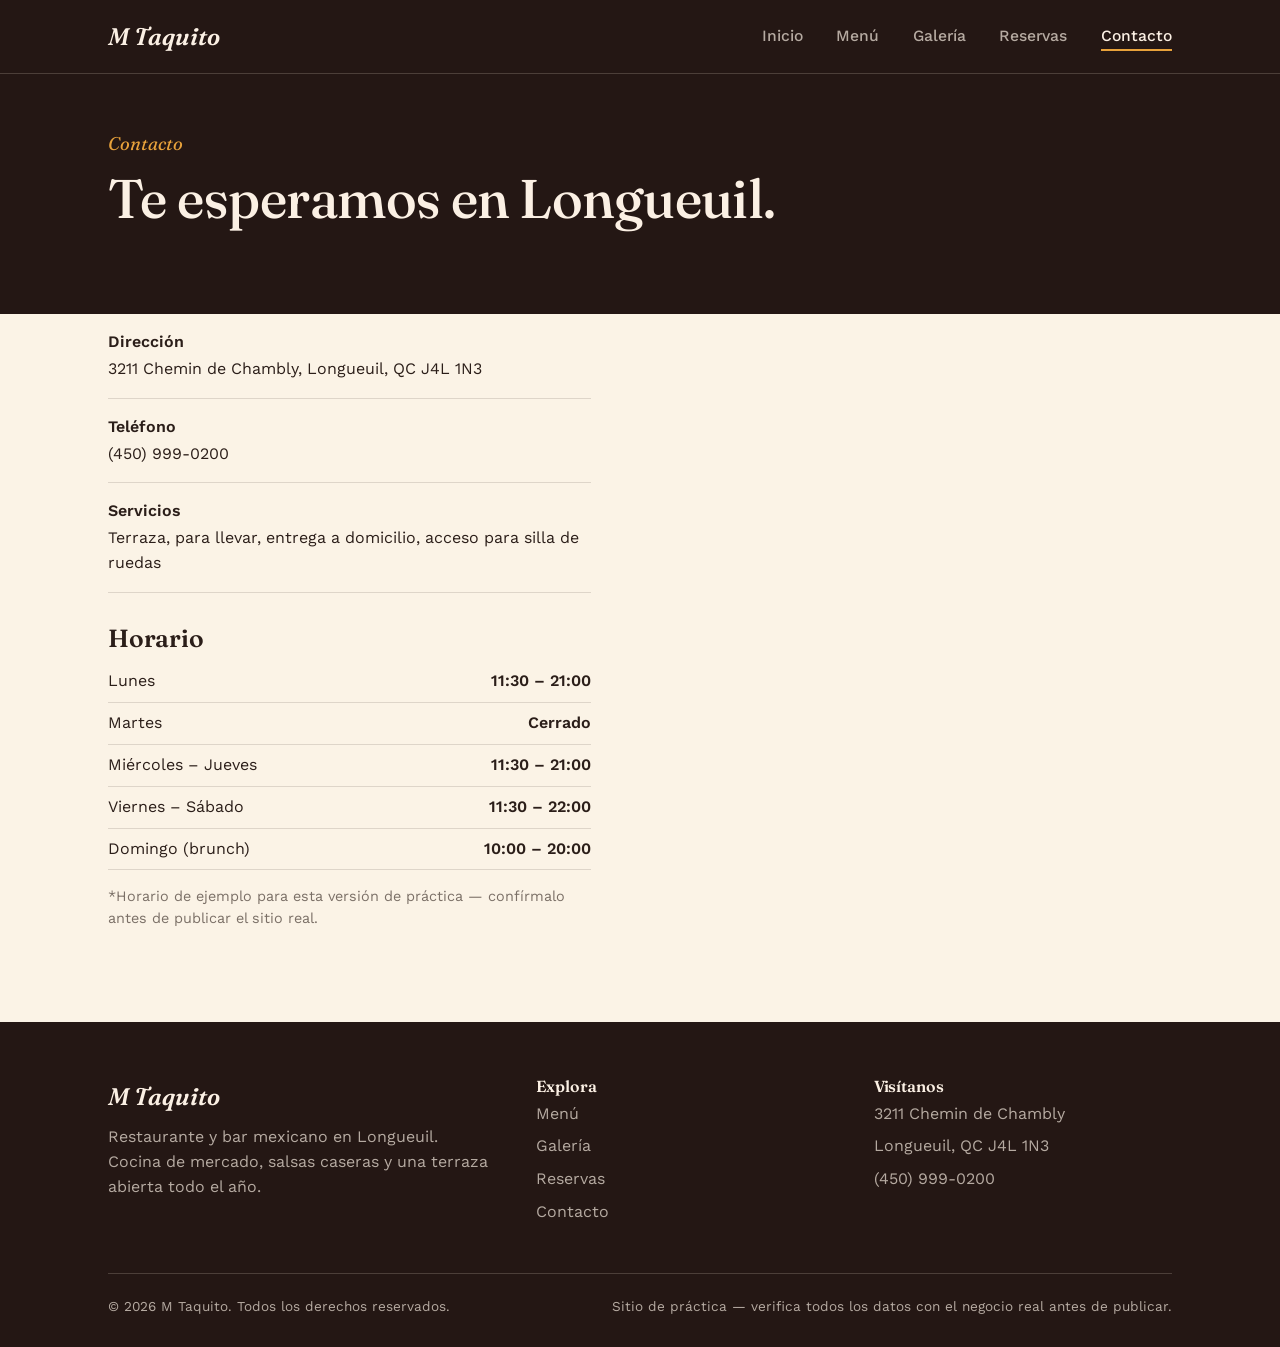
==== contacto.html @ eafa676a "Add files via upload" ====
<!DOCTYPE html>
<html lang="es">
<head>
<meta charset="UTF-8">
<meta name="viewport" content="width=device-width, initial-scale=1.0">
<title>Contacto — M Taquito</title>
<meta name="description" content="Dirección, teléfono y horario de M Taquito, restaurante mexicano en Longueuil, Quebec.">
<link rel="preconnect" href="https://fonts.googleapis.com">
<link href="https://fonts.googleapis.com/css2?family=Fraunces:ital,wght@0,500;0,600;1,500&family=Work+Sans:wght@400;500;600;700&display=swap" rel="stylesheet">
<link rel="stylesheet" href="style.css">
</head>
<body data-page="contacto">

<header class="site-header">
  <nav class="nav">
    <a href="index.html" class="brand">M Taquito</a>
    <button class="nav-toggle" aria-label="Abrir menú de navegación" aria-expanded="false">
      <svg viewBox="0 0 24 24" fill="none" stroke="currentColor" stroke-width="2"><path d="M3 6h18M3 12h18M3 18h18"/></svg>
    </button>
    <ul class="nav-links">
      <li><a href="index.html" data-page="inicio">Inicio</a></li>
      <li><a href="menu.html" data-page="menu">Menú</a></li>
      <li><a href="galeria.html" data-page="galeria">Galería</a></li>
      <li><a href="reservas.html" data-page="reservas">Reservas</a></li>
      <li><a href="contacto.html" data-page="contacto">Contacto</a></li>
    </ul>
  </nav>
</header>

<section class="hero" style="padding:56px 0 64px;">
  <div class="container">
    <p class="hero-eyebrow">Contacto</p>
    <h1 style="font-size:clamp(2.2rem, 4vw + 1rem, 3.4rem);">Te esperamos en Longueuil.</h1>
  </div>
</section>

<section style="padding-top:0;">
  <div class="container contact-grid">
    <div>
      <ul class="contact-list">
        <li>
          <span class="label">Dirección</span>
          3211 Chemin de Chambly, Longueuil, QC J4L 1N3
        </li>
        <li>
          <span class="label">Teléfono</span>
          (450) 999-0200
        </li>
        <li>
          <span class="label">Servicios</span>
          Terraza, para llevar, entrega a domicilio, acceso para silla de ruedas
        </li>
      </ul>

      <h3>Horario</h3>
      <table class="hours-table">
        <tr><td>Lunes</td><td>11:30 – 21:00</td></tr>
        <tr><td>Martes</td><td>Cerrado</td></tr>
        <tr><td>Miércoles – Jueves</td><td>11:30 – 21:00</td></tr>
        <tr><td>Viernes – Sábado</td><td>11:30 – 22:00</td></tr>
        <tr><td>Domingo (brunch)</td><td>10:00 – 20:00</td></tr>
      </table>
      <p class="text-muted" style="margin-top:1em; font-size:0.9rem;">*Horario de ejemplo para esta versión de práctica — confírmalo antes de publicar el sitio real.</p>
    </div>

    <iframe
      class="map-frame"
      src="https://www.google.com/maps?q=3211+Chemin+de+Chambly,+Longueuil,+QC+J4L+1N3&output=embed"
      loading="lazy"
      referrerpolicy="no-referrer-when-downgrade"
      title="Mapa de ubicación de M Taquito">
    </iframe>
  </div>
</section>

<footer class="site-footer">
  <div class="container">
    <div class="footer-grid">
      <div>
        <a href="index.html" class="brand">M Taquito</a>
        <p>Restaurante y bar mexicano en Longueuil. Cocina de mercado, salsas caseras y una terraza abierta todo el año.</p>
      </div>
      <div>
        <h4>Explora</h4>
        <ul>
          <li><a href="menu.html">Menú</a></li>
          <li><a href="galeria.html">Galería</a></li>
          <li><a href="reservas.html">Reservas</a></li>
          <li><a href="contacto.html">Contacto</a></li>
        </ul>
      </div>
      <div>
        <h4>Visítanos</h4>
        <ul>
          <li>3211 Chemin de Chambly</li>
          <li>Longueuil, QC J4L 1N3</li>
          <li>(450) 999-0200</li>
        </ul>
      </div>
    </div>
    <div class="footer-bottom">
      <span>© 2026 M Taquito. Todos los derechos reservados.</span>
      <span>Sitio de práctica — verifica todos los datos con el negocio real antes de publicar.</span>
    </div>
  </div>
</footer>

<script src="script.js"></script>
</body>
</html>
---- style.css ----
/* ==========================================================================
   M Taquito — hoja de estilos compartida
   Paleta inspirada en mercado mexicano: comal oscuro, cempasúchil, papel picado
   ========================================================================== */

:root {
  --bg-cream: #FBF3E6;
  --bg-dark: #241714;
  --bg-dark-2: #2E1C17;
  --marigold: #E8A23B;
  --marigold-dark: #C6821F;
  --magenta: #C23B6B;
  --magenta-dark: #A32C56;
  --cactus: #4F6B4A;
  --text-dark: #2B1E19;
  --text-light: #FBF0E4;
  --text-muted: rgba(43, 30, 25, 0.62);
  --text-muted-light: rgba(251, 240, 228, 0.68);
  --line: rgba(43, 30, 25, 0.14);
  --line-light: rgba(251, 240, 228, 0.18);

  --font-display: "Fraunces", Georgia, "Times New Roman", serif;
  --font-body: "Work Sans", -apple-system, BlinkMacSystemFont, "Segoe UI", sans-serif;

  --max-width: 1120px;
  --radius: 6px;
}

* { box-sizing: border-box; }

html {
  scroll-behavior: smooth;
}

@media (prefers-reduced-motion: reduce) {
  html { scroll-behavior: auto; }
  *, *::before, *::after {
    animation-duration: 0.001ms !important;
    animation-iteration-count: 1 !important;
    transition-duration: 0.001ms !important;
  }
}

html, body {
  overflow-x: hidden;
  width: 100%;
}

body {
  margin: 0;
  font-family: var(--font-body);
  color: var(--text-dark);
  background: var(--bg-cream);
  line-height: 1.55;
  -webkit-font-smoothing: antialiased;
}

img { max-width: 100%; display: block; }

a { color: inherit; }

h1, h2, h3, h4 {
  font-family: var(--font-display);
  margin: 0 0 0.4em;
  line-height: 1.08;
  font-weight: 600;
  letter-spacing: -0.01em;
}

h1 { font-size: clamp(2.6rem, 5vw + 1rem, 4.6rem); font-weight: 500; }
h2 { font-size: clamp(1.9rem, 2.6vw + 1rem, 2.8rem); }
h3 { font-size: clamp(1.25rem, 1vw + 1rem, 1.55rem); }

p { margin: 0 0 1em; }

.text-muted { color: var(--text-muted); }

.container {
  max-width: var(--max-width);
  margin: 0 auto;
  padding: 0 28px;
}

@media (max-width: 480px) {
  .container { padding: 0 18px; }
  .nav { padding: 16px 18px; }
}

:focus-visible {
  outline: 3px solid var(--magenta);
  outline-offset: 3px;
}

/* ---- Botones ---- */
.btn {
  display: inline-flex;
  align-items: center;
  gap: 8px;
  padding: 14px 28px;
  border-radius: var(--radius);
  font-family: var(--font-body);
  font-weight: 600;
  font-size: 1rem;
  text-decoration: none;
  border: 2px solid transparent;
  cursor: pointer;
  transition: transform 0.15s ease, background-color 0.15s ease, border-color 0.15s ease;
}
.btn:hover { transform: translateY(-2px); }

.btn-primary {
  background: var(--magenta);
  color: var(--text-light);
}
.btn-primary:hover { background: var(--magenta-dark); }

.btn-outline {
  background: transparent;
  border-color: currentColor;
  color: inherit;
}
.btn-outline:hover { background: rgba(251, 240, 228, 0.08); }

.btn-outline.on-cream {
  border-color: var(--text-dark);
}
.btn-outline.on-cream:hover { background: rgba(43, 30, 25, 0.06); }

/* ---- Header / Navegación ---- */
.site-header {
  background: var(--bg-dark);
  color: var(--text-light);
  position: sticky;
  top: 0;
  z-index: 40;
  border-bottom: 1px solid var(--line-light);
}

.nav {
  display: flex;
  align-items: center;
  justify-content: space-between;
  padding: 18px 28px;
  max-width: var(--max-width);
  margin: 0 auto;
}

.brand {
  font-family: var(--font-display);
  font-style: italic;
  font-size: 1.5rem;
  text-decoration: none;
  color: var(--text-light);
  font-weight: 600;
}

.nav-links {
  display: flex;
  gap: 2.1rem;
  list-style: none;
  margin: 0;
  padding: 0;
}

.nav-links a {
  text-decoration: none;
  color: var(--text-muted-light);
  font-weight: 500;
  font-size: 0.98rem;
  padding-bottom: 4px;
  border-bottom: 2px solid transparent;
  transition: color 0.15s ease, border-color 0.15s ease;
}

.nav-links a:hover,
.nav-links a.active {
  color: var(--text-light);
  border-color: var(--marigold);
}

.nav-toggle {
  display: none;
  background: none;
  border: none;
  color: var(--text-light);
  cursor: pointer;
  padding: 6px;
}
.nav-toggle svg { width: 26px; height: 26px; }

@media (max-width: 760px) {
  .nav-toggle { display: block; }
  .nav-links {
    position: absolute;
    top: 100%;
    left: 0;
    right: 0;
    flex-direction: column;
    background: var(--bg-dark);
    padding: 8px 28px 24px;
    gap: 1rem;
    display: none;
    border-bottom: 1px solid var(--line-light);
  }
  .nav-links.is-open { display: flex; }
}

/* ---- Hero ---- */
.hero {
  background: var(--bg-dark);
  color: var(--text-light);
  padding: 80px 0 90px;
}

.hero-grid {
  display: grid;
  grid-template-columns: 1.1fr 0.9fr;
  gap: 48px;
  align-items: center;
}

@media (max-width: 860px) {
  .hero-grid { grid-template-columns: 1fr; }
}

.hero-eyebrow {
  color: var(--marigold);
  font-family: var(--font-display);
  font-style: italic;
  font-size: 1.15rem;
  margin-bottom: 0.6em;
}

.hero p.lede {
  font-size: 1.15rem;
  color: var(--text-muted-light);
  max-width: 46ch;
}

.hero-actions {
  display: flex;
  gap: 16px;
  flex-wrap: wrap;
  margin-top: 1.8em;
}

/* Collage gráfico del hero (SVG generado, sin fotografías) */
.hero-art {
  aspect-ratio: 1 / 1;
  display: grid;
  grid-template-columns: repeat(3, 1fr);
  grid-template-rows: repeat(3, 1fr);
  gap: 10px;
}
.hero-art > div {
  border-radius: var(--radius);
  display: flex;
  align-items: center;
  justify-content: center;
  padding: 14%;
}
.hero-art svg { width: 100%; height: 100%; }
.tile-a { background: var(--marigold); grid-column: span 2; }
.tile-b { background: var(--magenta); }
.tile-c { background: var(--cactus); }
.tile-d { background: #F1D9A6; grid-column: span 2; }

/* ---- Secciones ---- */
section { padding: 78px 0; }
.section-dark { background: var(--bg-dark-2); color: var(--text-light); }
.section-head { max-width: 60ch; margin-bottom: 2.4em; }
.section-head .kicker {
  font-family: var(--font-display);
  font-style: italic;
  color: var(--magenta);
  font-size: 1.05rem;
}
.section-dark .section-head .kicker { color: var(--marigold); }

/* ---- Destacados (inicio) ---- */
.highlights {
  display: grid;
  grid-template-columns: repeat(3, 1fr);
  gap: 40px;
}
@media (max-width: 760px) { .highlights { grid-template-columns: 1fr; } }

.highlight .num {
  font-family: var(--font-display);
  font-size: 2.6rem;
  color: var(--magenta);
  display: block;
  margin-bottom: 0.2em;
}

/* ---- Franja de horarios/ubicación (inicio) ---- */
.info-strip {
  display: grid;
  grid-template-columns: repeat(3, 1fr);
  border-top: 1px solid var(--line);
  border-bottom: 1px solid var(--line);
}
.info-strip > div {
  padding: 34px 28px;
  border-right: 1px solid var(--line);
}
.info-strip > div:last-child { border-right: none; }
.info-strip h3 { margin-bottom: 0.3em; font-size: 1.1rem; }
@media (max-width: 760px) {
  .info-strip { grid-template-columns: 1fr; }
  .info-strip > div { border-right: none; border-bottom: 1px solid var(--line); }
}

/* ---- Menú ---- */
.menu-category { margin-bottom: 3.4em; }
.menu-category h2 {
  border-bottom: 2px solid var(--text-dark);
  padding-bottom: 0.3em;
  margin-bottom: 0.9em;
}
.menu-item {
  display: flex;
  flex-wrap: wrap;
  align-items: baseline;
  gap: 6px 10px;
  padding: 14px 0;
  border-bottom: 1px dashed var(--line);
}
.menu-item.has-photo {
  align-items: center;
  flex-wrap: nowrap;
}
.menu-item .photo {
  width: 64px;
  height: 64px;
  border-radius: var(--radius);
  object-fit: cover;
  flex-shrink: 0;
  background: var(--line);
}
.menu-item .info {
  flex: 1;
  min-width: 0;
  display: flex;
  flex-wrap: wrap;
  align-items: baseline;
  gap: 6px 10px;
}
.menu-item .name {
  font-weight: 600;
}
.menu-item .desc {
  color: var(--text-muted);
  font-size: 0.93rem;
  margin-top: 2px;
  white-space: normal;
}
.menu-item .leader {
  flex: 1;
  min-width: 24px;
  border-bottom: 1px dotted var(--line);
  transform: translateY(-5px);
}
.menu-item .price {
  font-family: var(--font-display);
  font-weight: 600;
  white-space: nowrap;
}

@media (max-width: 480px) {
  .menu-item { gap: 2px 8px; }
  .menu-item .leader { display: none; }
  .menu-item .name { flex: 1 1 auto; }
  .menu-item .photo { width: 52px; height: 52px; }
}
.tag {
  display: inline-block;
  font-size: 0.72rem;
  font-weight: 600;
  color: var(--cactus);
  border: 1px solid var(--cactus);
  border-radius: 20px;
  padding: 1px 9px;
  margin-left: 8px;
  vertical-align: middle;
}
.menu-note {
  margin-top: 2em;
  padding: 20px 24px;
  background: rgba(232, 162, 59, 0.14);
  border-left: 4px solid var(--marigold);
  border-radius: 0 var(--radius) var(--radius) 0;
}

/* ---- Galería (mosaico sin fotografías) ---- */
.gallery-grid {
  display: grid;
  grid-template-columns: repeat(4, 1fr);
  grid-auto-rows: 150px;
  gap: 14px;
}
.gallery-tile {
  border-radius: var(--radius);
  color: var(--text-light);
  display: flex;
  flex-direction: column;
  justify-content: flex-end;
  padding: 18px;
  position: relative;
  overflow: hidden;
}
.gallery-tile svg {
  position: absolute;
  top: 16px;
  left: 16px;
  width: 34px;
  height: 34px;
  opacity: 0.85;
}
.gallery-tile .cap {
  font-family: var(--font-display);
  font-style: italic;
  font-size: 1.1rem;
}
.gallery-tile.big { grid-column: span 2; grid-row: span 2; }
.g1 { background: #B5442E; }
.g2 { background: var(--cactus); }
.g3 { background: var(--marigold-dark); }
.g4 { background: var(--magenta); }
.g5 { background: #7A4E9C; }
.g6 { background: #2E5C6E; }

@media (max-width: 760px) {
  .gallery-grid { grid-template-columns: repeat(2, 1fr); }
  .gallery-tile.big { grid-column: span 2; grid-row: span 1; }
}

/* ---- Formulario de reservas ---- */
.form-wrap {
  max-width: 620px;
  margin: 0 auto;
  background: var(--bg-cream);
}
.field {
  margin-bottom: 1.4em;
  display: flex;
  flex-direction: column;
  gap: 6px;
}
.field label { font-weight: 600; font-size: 0.95rem; }
.field-row { display: grid; grid-template-columns: 1fr 1fr; gap: 20px; }
@media (max-width: 560px) { .field-row { grid-template-columns: 1fr; } }

input, select, textarea {
  font-family: var(--font-body);
  font-size: 1rem;
  padding: 12px 14px;
  border-radius: var(--radius);
  border: 1.5px solid var(--line);
  background: #fff;
  color: var(--text-dark);
}
input:focus, select:focus, textarea:focus {
  border-color: var(--magenta);
}
textarea { resize: vertical; min-height: 100px; }

.form-confirm {
  display: none;
  margin-top: 1.6em;
  padding: 18px 22px;
  background: rgba(79, 107, 74, 0.14);
  border-left: 4px solid var(--cactus);
  border-radius: 0 var(--radius) var(--radius) 0;
}
.form-confirm.is-visible { display: block; }

/* ---- Contacto ---- */
.contact-grid {
  display: grid;
  grid-template-columns: 1fr 1.1fr;
  gap: 50px;
  align-items: start;
}
@media (max-width: 860px) { .contact-grid { grid-template-columns: 1fr; } }

.contact-list { list-style: none; padding: 0; margin: 0 0 2em; }
.contact-list li {
  padding: 16px 0;
  border-bottom: 1px solid var(--line);
}
.contact-list .label { font-weight: 600; display: block; margin-bottom: 2px; }

.map-frame {
  border: none;
  width: 100%;
  height: 100%;
  min-height: 380px;
  border-radius: var(--radius);
}

.hours-table { width: 100%; border-collapse: collapse; }
.hours-table td { padding: 8px 0; border-bottom: 1px solid var(--line); }
.hours-table td:last-child { text-align: right; font-weight: 600; }

/* ---- Footer ---- */
.site-footer {
  background: var(--bg-dark);
  color: var(--text-muted-light);
  padding: 56px 0 30px;
}
.footer-grid {
  display: grid;
  grid-template-columns: 1.3fr 1fr 1fr;
  gap: 40px;
  margin-bottom: 40px;
}
@media (max-width: 760px) { .footer-grid { grid-template-columns: 1fr; gap: 28px; } }
.site-footer h4 { color: var(--text-light); font-size: 1rem; }
.site-footer .brand { display: inline-block; margin-bottom: 10px; }
.site-footer ul { list-style: none; padding: 0; margin: 0; }
.site-footer li { margin-bottom: 8px; }
.site-footer a { text-decoration: none; }
.site-footer a:hover { color: var(--text-light); }
.footer-bottom {
  border-top: 1px solid var(--line-light);
  padding-top: 22px;
  font-size: 0.85rem;
  display: flex;
  justify-content: space-between;
  flex-wrap: wrap;
  gap: 10px;
}
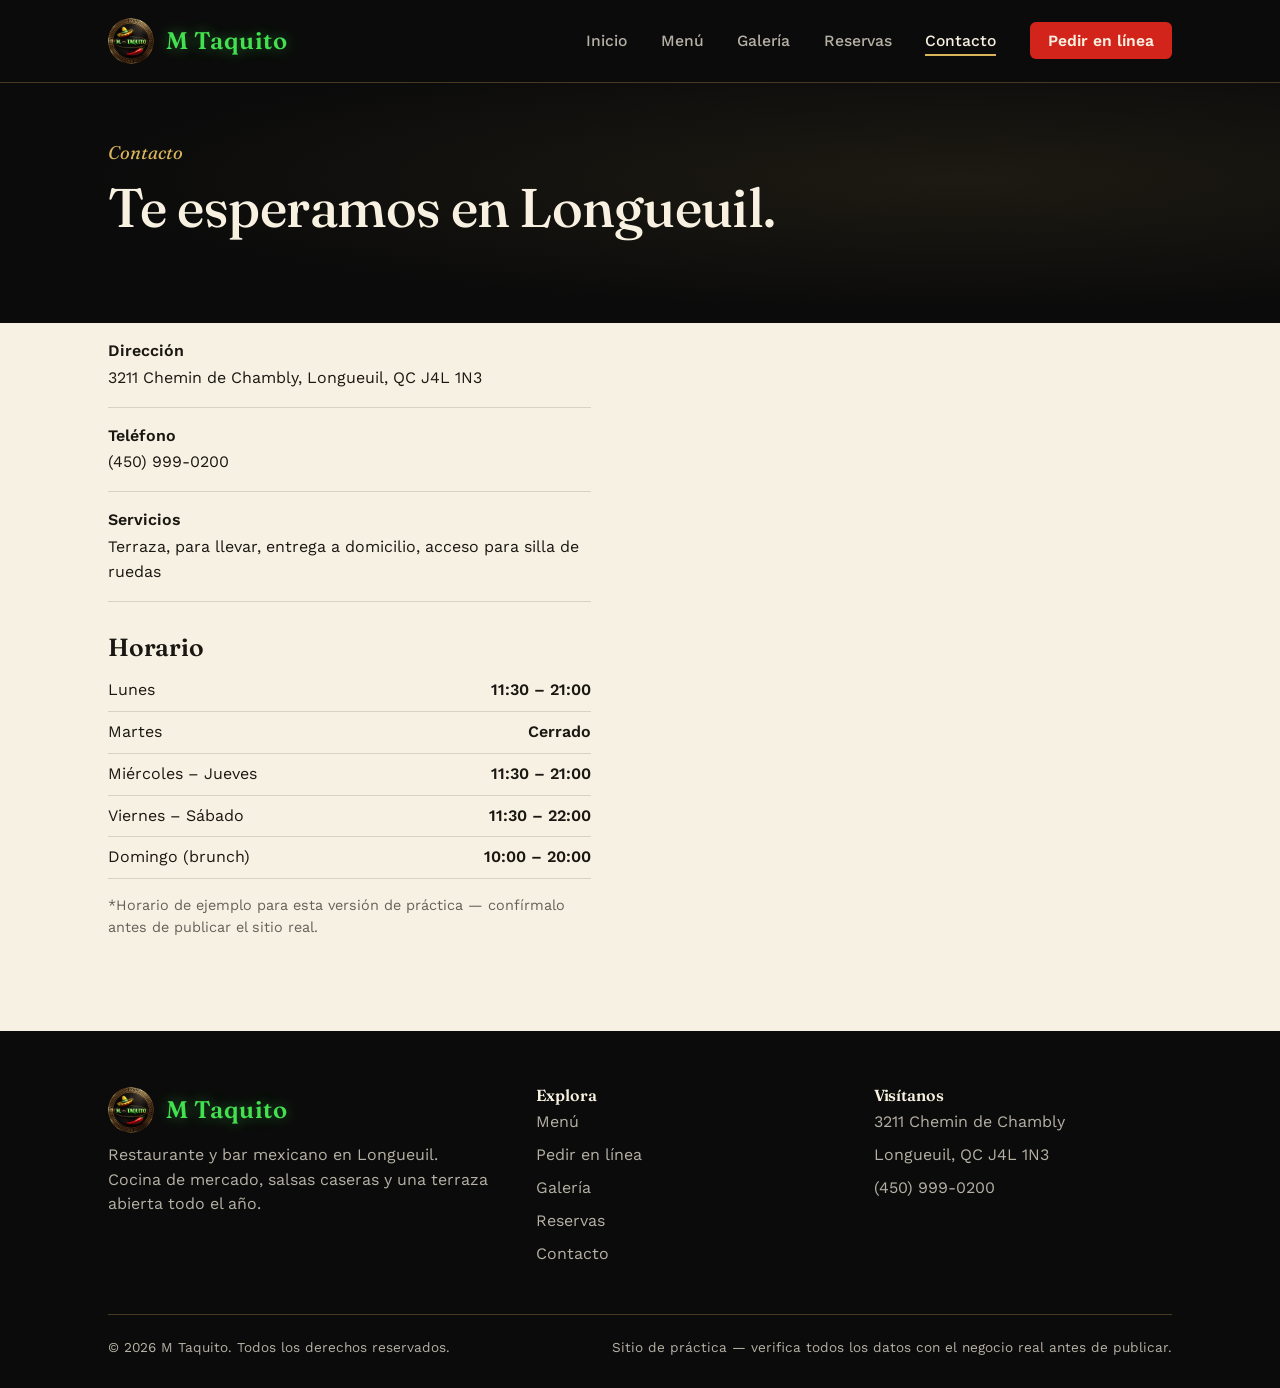
==== commit e0dfc222: "Rediseño con paleta del logo, logo y botón Pedir en línea Co-Authored-By: Claude Sonnet 5.5 <noreply" ====
--- a/contacto.html
+++ b/contacto.html
@@ -7,13 +7,14 @@
 <meta name="description" content="Dirección, teléfono y horario de M Taquito, restaurante mexicano en Longueuil, Quebec.">
 <link rel="preconnect" href="https://fonts.googleapis.com">
 <link href="https://fonts.googleapis.com/css2?family=Fraunces:ital,wght@0,500;0,600;1,500&family=Work+Sans:wght@400;500;600;700&display=swap" rel="stylesheet">
+<link rel="icon" type="image/png" href="images/favicon.png">
 <link rel="stylesheet" href="style.css">
 </head>
 <body data-page="contacto">
 
 <header class="site-header">
   <nav class="nav">
-    <a href="index.html" class="brand">M Taquito</a>
+    <a href="index.html" class="brand"><img src="images/logo.webp" alt="" width="46" height="46"><span>M Taquito</span></a>
     <button class="nav-toggle" aria-label="Abrir menú de navegación" aria-expanded="false">
       <svg viewBox="0 0 24 24" fill="none" stroke="currentColor" stroke-width="2"><path d="M3 6h18M3 12h18M3 18h18"/></svg>
     </button>
@@ -23,6 +24,7 @@
       <li><a href="galeria.html" data-page="galeria">Galería</a></li>
       <li><a href="reservas.html" data-page="reservas">Reservas</a></li>
       <li><a href="contacto.html" data-page="contacto">Contacto</a></li>
+      <li><a class="nav-order" href="https://www.foodbooking.com/ordering/restaurant/menu?company_uid=4ec5ebd3-07cd-4d14-a162-219042d5eb4e&restaurant_uid=96e847cf-0042-40ef-91f3-e63ae6803445&facebook=true" target="_blank" rel="noopener">Pedir en línea</a></li>
     </ul>
   </nav>
 </header>
@@ -77,13 +79,14 @@
   <div class="container">
     <div class="footer-grid">
       <div>
-        <a href="index.html" class="brand">M Taquito</a>
+        <a href="index.html" class="brand"><img src="images/logo.webp" alt="" width="46" height="46"><span>M Taquito</span></a>
         <p>Restaurante y bar mexicano en Longueuil. Cocina de mercado, salsas caseras y una terraza abierta todo el año.</p>
       </div>
       <div>
         <h4>Explora</h4>
         <ul>
           <li><a href="menu.html">Menú</a></li>
+          <li><a href="https://www.foodbooking.com/ordering/restaurant/menu?company_uid=4ec5ebd3-07cd-4d14-a162-219042d5eb4e&restaurant_uid=96e847cf-0042-40ef-91f3-e63ae6803445&facebook=true" target="_blank" rel="noopener">Pedir en línea</a></li>
           <li><a href="galeria.html">Galería</a></li>
           <li><a href="reservas.html">Reservas</a></li>
           <li><a href="contacto.html">Contacto</a></li>
--- a/style.css
+++ b/style.css
@@ -1,23 +1,24 @@
 /* ==========================================================================
    M Taquito — hoja de estilos compartida
-   Paleta inspirada en mercado mexicano: comal oscuro, cempasúchil, papel picado
+   Paleta tomada del logo: negro, oro greca, verde neón, rojo chile
    ========================================================================== */
 
 :root {
-  --bg-cream: #FBF3E6;
-  --bg-dark: #241714;
-  --bg-dark-2: #2E1C17;
-  --marigold: #E8A23B;
-  --marigold-dark: #C6821F;
-  --magenta: #C23B6B;
-  --magenta-dark: #A32C56;
-  --cactus: #4F6B4A;
-  --text-dark: #2B1E19;
-  --text-light: #FBF0E4;
-  --text-muted: rgba(43, 30, 25, 0.62);
-  --text-muted-light: rgba(251, 240, 228, 0.68);
-  --line: rgba(43, 30, 25, 0.14);
-  --line-light: rgba(251, 240, 228, 0.18);
+  --bg-cream: #F7F1E3;
+  --bg-dark: #0B0B0B;
+  --bg-dark-2: #161410;
+  --marigold: #D9B45B;
+  --marigold-dark: #A67F22;
+  --magenta: #D3241B;
+  --magenta-dark: #A81A13;
+  --cactus: #1F8A32;
+  --neon: #43E050;
+  --text-dark: #1A1712;
+  --text-light: #F8F1E1;
+  --text-muted: rgba(26, 23, 18, 0.66);
+  --text-muted-light: rgba(248, 241, 225, 0.72);
+  --line: rgba(26, 23, 18, 0.14);
+  --line-light: rgba(217, 180, 91, 0.28);
 
   --font-display: "Fraunces", Georgia, "Times New Roman", serif;
   --font-body: "Work Sans", -apple-system, BlinkMacSystemFont, "Segoe UI", sans-serif;
@@ -119,12 +120,12 @@
   border-color: currentColor;
   color: inherit;
 }
-.btn-outline:hover { background: rgba(251, 240, 228, 0.08); }
+.btn-outline:hover { background: rgba(217, 180, 91, 0.12); }
 
 .btn-outline.on-cream {
   border-color: var(--text-dark);
 }
-.btn-outline.on-cream:hover { background: rgba(43, 30, 25, 0.06); }
+.btn-outline.on-cream:hover { background: rgba(26, 23, 18, 0.06); }
 
 /* ---- Header / Navegación ---- */
 .site-header {
@@ -387,7 +388,7 @@
 .menu-note {
   margin-top: 2em;
   padding: 20px 24px;
-  background: rgba(232, 162, 59, 0.14);
+  background: rgba(217, 180, 91, 0.18);
   border-left: 4px solid var(--marigold);
   border-radius: 0 var(--radius) var(--radius) 0;
 }
@@ -423,12 +424,12 @@
   font-size: 1.1rem;
 }
 .gallery-tile.big { grid-column: span 2; grid-row: span 2; }
-.g1 { background: #B5442E; }
+.g1 { background: #A81A13; }
 .g2 { background: var(--cactus); }
 .g3 { background: var(--marigold-dark); }
 .g4 { background: var(--magenta); }
-.g5 { background: #7A4E9C; }
-.g6 { background: #2E5C6E; }
+.g5 { background: #3b3320; }
+.g6 { background: #14301a; }
 
 @media (max-width: 760px) {
   .gallery-grid { grid-template-columns: repeat(2, 1fr); }
@@ -469,7 +470,7 @@
   display: none;
   margin-top: 1.6em;
   padding: 18px 22px;
-  background: rgba(79, 107, 74, 0.14);
+  background: rgba(31, 138, 50, 0.12);
   border-left: 4px solid var(--cactus);
   border-radius: 0 var(--radius) var(--radius) 0;
 }
@@ -517,7 +518,7 @@
 }
 @media (max-width: 760px) { .footer-grid { grid-template-columns: 1fr; gap: 28px; } }
 .site-footer h4 { color: var(--text-light); font-size: 1rem; }
-.site-footer .brand { display: inline-block; margin-bottom: 10px; }
+.site-footer .brand { display: inline-flex; margin-bottom: 10px; }
 .site-footer ul { list-style: none; padding: 0; margin: 0; }
 .site-footer li { margin-bottom: 8px; }
 .site-footer a { text-decoration: none; }
@@ -531,3 +532,55 @@
   flex-wrap: wrap;
   gap: 10px;
 }
+
+
+/* ==== Identidad del logo ==== */
+.brand { display: inline-flex; align-items: center; gap: 12px; font-style: normal; letter-spacing: 0.02em; }
+.brand img { width: 46px; height: 46px; border-radius: 50%; }
+.brand span { color: var(--neon); text-shadow: 0 0 14px rgba(67, 224, 80, 0.45); }
+
+.nav-links { align-items: center; }
+.nav-links a.nav-order {
+  background: var(--magenta);
+  color: var(--text-light);
+  padding: 9px 18px;
+  border-radius: var(--radius);
+  border-bottom: none;
+  font-weight: 600;
+}
+.nav-links a.nav-order:hover { background: var(--magenta-dark); color: var(--text-light); }
+
+.btn-order { background: var(--magenta); color: var(--text-light); box-shadow: 0 0 0 0 rgba(211,36,27,0.5); }
+.btn-order:hover { background: var(--magenta-dark); }
+
+.hero { background: radial-gradient(ellipse at 75% 40%, #1d1a12 0%, var(--bg-dark) 65%); }
+.hero h1 em { font-style: italic; color: var(--neon); text-shadow: 0 0 22px rgba(67, 224, 80, 0.35); }
+.hero-logo { display: flex; justify-content: center; }
+.hero-logo img { width: min(100%, 420px); filter: drop-shadow(0 12px 40px rgba(217, 180, 91, 0.25)); }
+
+/* Greca decorativa (guiño al aro del logo) */
+.greca {
+  height: 18px;
+  background-color: var(--bg-dark);
+  background-image: url("data:image/svg+xml,%3Csvg xmlns='http://www.w3.org/2000/svg' width='36' height='18' viewBox='0 0 36 18' fill='none' stroke='%23D9B45B' stroke-width='2'%3E%3Cpath d='M2 16V2h14v10H8V7h4'/%3E%3Cpath d='M20 16V2h14v10H26V7h4'/%3E%3C/svg%3E");
+  background-repeat: repeat-x;
+  background-position: center;
+  border-top: 1px solid rgba(217,180,91,0.28);
+  border-bottom: 1px solid rgba(217,180,91,0.28);
+}
+
+.order-banner {
+  background: var(--bg-dark);
+  color: var(--text-light);
+  text-align: center;
+  padding: 64px 0;
+}
+.order-banner h2 { color: var(--text-light); }
+.order-banner p { color: var(--text-muted-light); max-width: 52ch; margin: 0 auto 1.6em; }
+
+.menu-order-cta { display: flex; justify-content: center; margin-top: 1.5em; }
+
+@media (max-width: 760px) {
+  .nav-links a.nav-order { display: inline-block; text-align: center; }
+  .brand img { width: 40px; height: 40px; }
+}
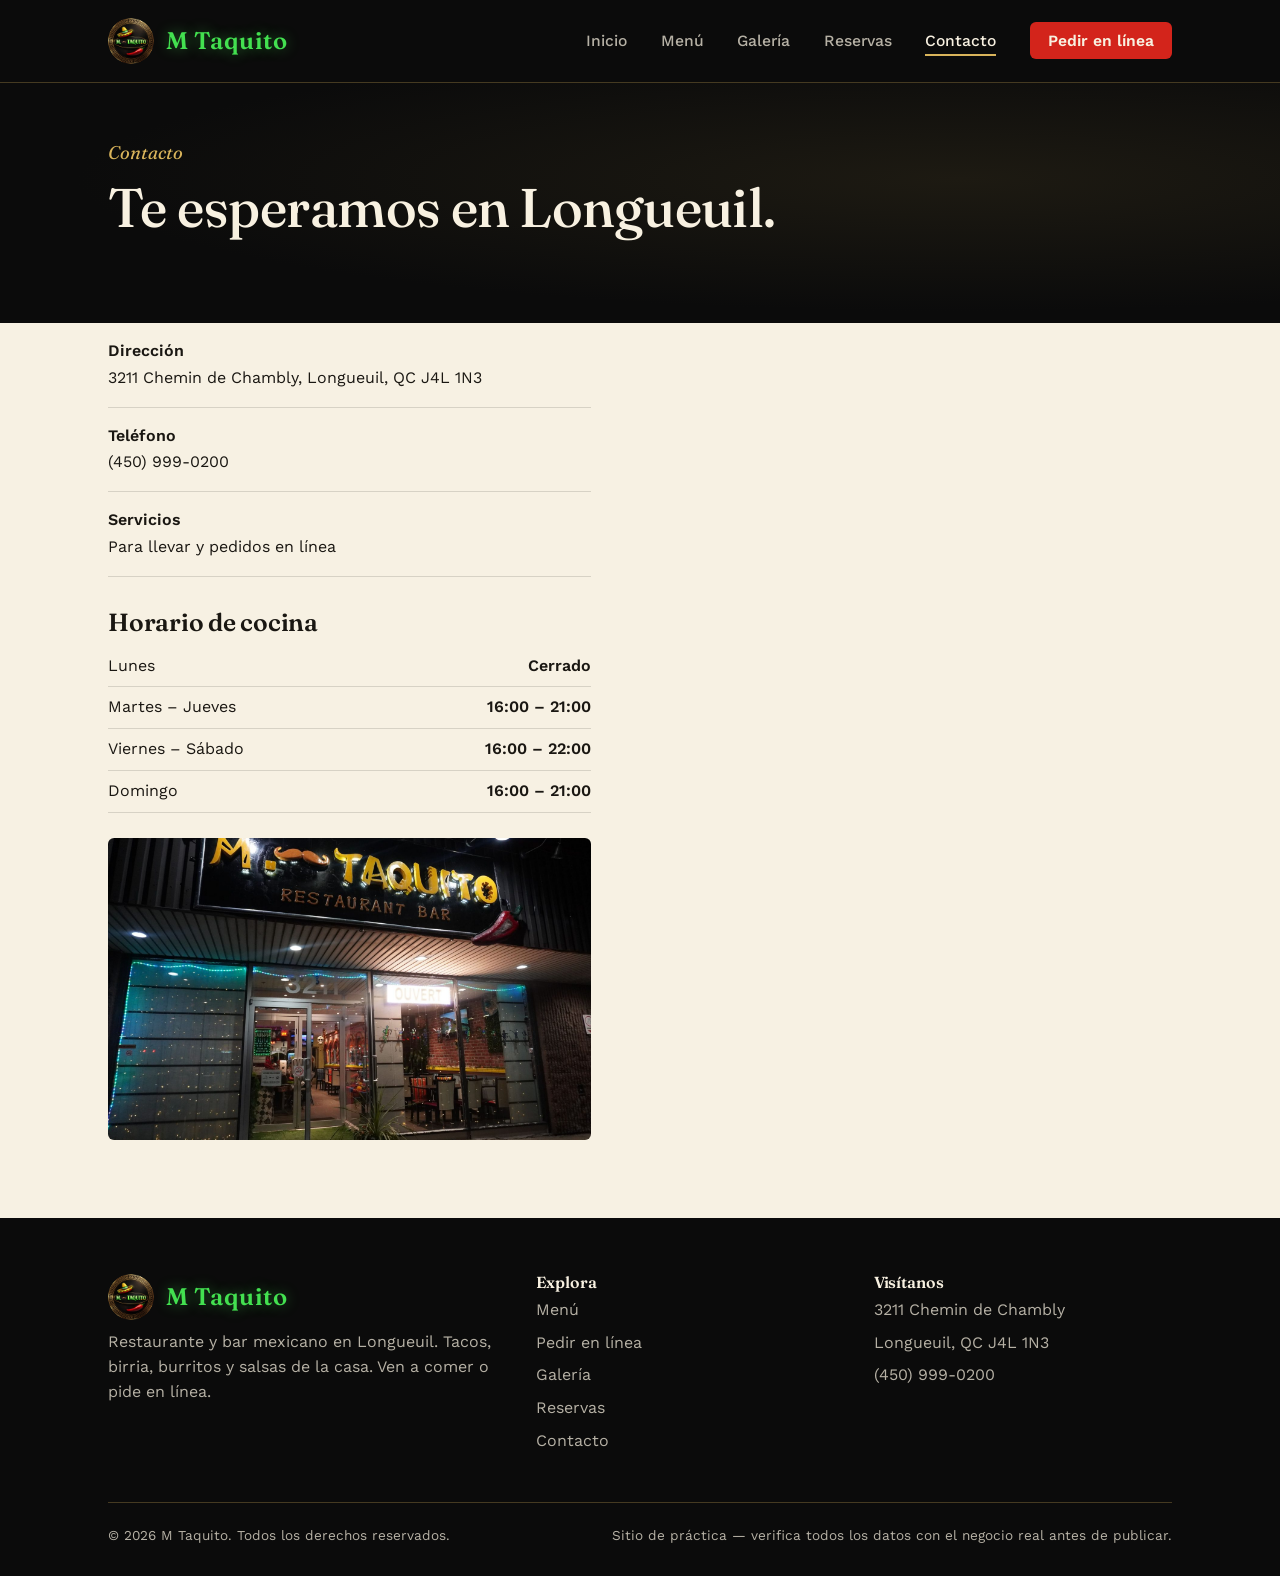
==== commit 8779fb96: "Fotos reales, horario de cocina y pizzabirria en el menú - 23 fotos originales (local, tacos, tostad" ====
--- a/contacto.html
+++ b/contacto.html
@@ -50,19 +50,18 @@
         </li>
         <li>
           <span class="label">Servicios</span>
-          Terraza, para llevar, entrega a domicilio, acceso para silla de ruedas
+          Para llevar y pedidos en línea
         </li>
       </ul>
 
-      <h3>Horario</h3>
+      <h3>Horario de cocina</h3>
       <table class="hours-table">
-        <tr><td>Lunes</td><td>11:30 – 21:00</td></tr>
-        <tr><td>Martes</td><td>Cerrado</td></tr>
-        <tr><td>Miércoles – Jueves</td><td>11:30 – 21:00</td></tr>
-        <tr><td>Viernes – Sábado</td><td>11:30 – 22:00</td></tr>
-        <tr><td>Domingo (brunch)</td><td>10:00 – 20:00</td></tr>
+        <tr><td>Lunes</td><td>Cerrado</td></tr>
+        <tr><td>Martes – Jueves</td><td>16:00 – 21:00</td></tr>
+        <tr><td>Viernes – Sábado</td><td>16:00 – 22:00</td></tr>
+        <tr><td>Domingo</td><td>16:00 – 21:00</td></tr>
       </table>
-      <p class="text-muted" style="margin-top:1em; font-size:0.9rem;">*Horario de ejemplo para esta versión de práctica — confírmalo antes de publicar el sitio real.</p>
+      <img class="contact-photo" src="images/fotos/fachada-noche.jpg" alt="Fachada de M Taquito Restaurant Bar de noche" loading="lazy">
     </div>
 
     <iframe
@@ -80,7 +79,7 @@
     <div class="footer-grid">
       <div>
         <a href="index.html" class="brand"><img src="images/logo.webp" alt="" width="46" height="46"><span>M Taquito</span></a>
-        <p>Restaurante y bar mexicano en Longueuil. Cocina de mercado, salsas caseras y una terraza abierta todo el año.</p>
+        <p>Restaurante y bar mexicano en Longueuil. Tacos, birria, burritos y salsas de la casa. Ven a comer o pide en línea.</p>
       </div>
       <div>
         <h4>Explora</h4>
--- a/style.css
+++ b/style.css
@@ -584,3 +584,74 @@
   .nav-links a.nav-order { display: inline-block; text-align: center; }
   .brand img { width: 40px; height: 40px; }
 }
+
+/* ==== Fotos reales ==== */
+.photo-feature { padding-top: 64px; }
+.photo-trio {
+  display: grid;
+  grid-template-columns: 1.4fr 1fr 1fr;
+  gap: 14px;
+}
+.photo-trio figure { margin: 0; border-radius: var(--radius); overflow: hidden; aspect-ratio: 4 / 5; background: var(--line); }
+.photo-trio figure.big { aspect-ratio: auto; }
+.photo-trio img { width: 100%; height: 100%; object-fit: cover; }
+@media (max-width: 760px) {
+  .photo-trio { grid-template-columns: 1fr 1fr; }
+  .photo-trio figure.big { grid-column: span 2; aspect-ratio: 16 / 10; }
+}
+
+.place-grid { display: grid; grid-template-columns: 1fr 1fr; gap: 48px; align-items: center; }
+.place-photos { display: grid; grid-template-columns: 1fr 1fr; gap: 14px; }
+.place-photos img { width: 100%; height: 100%; aspect-ratio: 3 / 4; object-fit: cover; border-radius: var(--radius); }
+@media (max-width: 860px) { .place-grid { grid-template-columns: 1fr; } }
+
+.menu-item .photo { width: 84px; height: 84px; }
+@media (max-width: 480px) { .menu-item .photo { width: 64px; height: 64px; } }
+.menu-banner {
+  width: 100%;
+  aspect-ratio: 16 / 7;
+  object-fit: cover;
+  border-radius: var(--radius);
+  margin: 0 0 1.2em;
+}
+
+.contact-photo { width: 100%; aspect-ratio: 16 / 10; object-fit: cover; border-radius: var(--radius); margin-top: 1.6em; }
+
+/* Galería de fotos */
+.photo-grid {
+  display: grid;
+  grid-template-columns: repeat(4, 1fr);
+  grid-auto-rows: 200px;
+  grid-auto-flow: dense;
+  gap: 12px;
+}
+.gallery-photo { margin: 0; border-radius: var(--radius); overflow: hidden; position: relative; background: var(--line); }
+.gallery-photo.wide { grid-column: span 2; }
+.gallery-photo.tall { grid-row: span 2; }
+.gallery-photo.big { grid-column: span 2; grid-row: span 2; }
+.gallery-photo button { all: unset; display: block; width: 100%; height: 100%; cursor: zoom-in; }
+.gallery-photo button:focus-visible { outline: 3px solid var(--marigold); outline-offset: -3px; }
+.gallery-photo img { width: 100%; height: 100%; object-fit: cover; transition: transform 0.3s ease; }
+.gallery-photo button:hover img { transform: scale(1.04); }
+.gallery-photo figcaption {
+  position: absolute; left: 0; right: 0; bottom: 0;
+  padding: 26px 14px 10px;
+  color: var(--text-light);
+  font-family: var(--font-display); font-style: italic; font-size: 1rem;
+  background: linear-gradient(transparent, rgba(11, 11, 11, 0.78));
+  pointer-events: none;
+}
+@media (max-width: 860px) { .photo-grid { grid-template-columns: repeat(2, 1fr); grid-auto-rows: 170px; } }
+
+.lightbox { border: none; padding: 0; background: transparent; max-width: 94vw; max-height: 94vh; overflow: visible; }
+.lightbox::backdrop { background: rgba(11, 11, 11, 0.88); }
+.lightbox img { max-width: 94vw; max-height: 88vh; border-radius: var(--radius); display: block; }
+.lightbox-close {
+  position: absolute; top: -14px; right: -14px;
+  width: 38px; height: 38px; border-radius: 50%;
+  border: none; cursor: pointer;
+  background: var(--marigold); color: var(--bg-dark);
+  font-size: 1.5rem; line-height: 1;
+}
+.photo-grid { margin-top: 8px; }
+.gallery-photo.is-sign img { object-position: center 12%; }
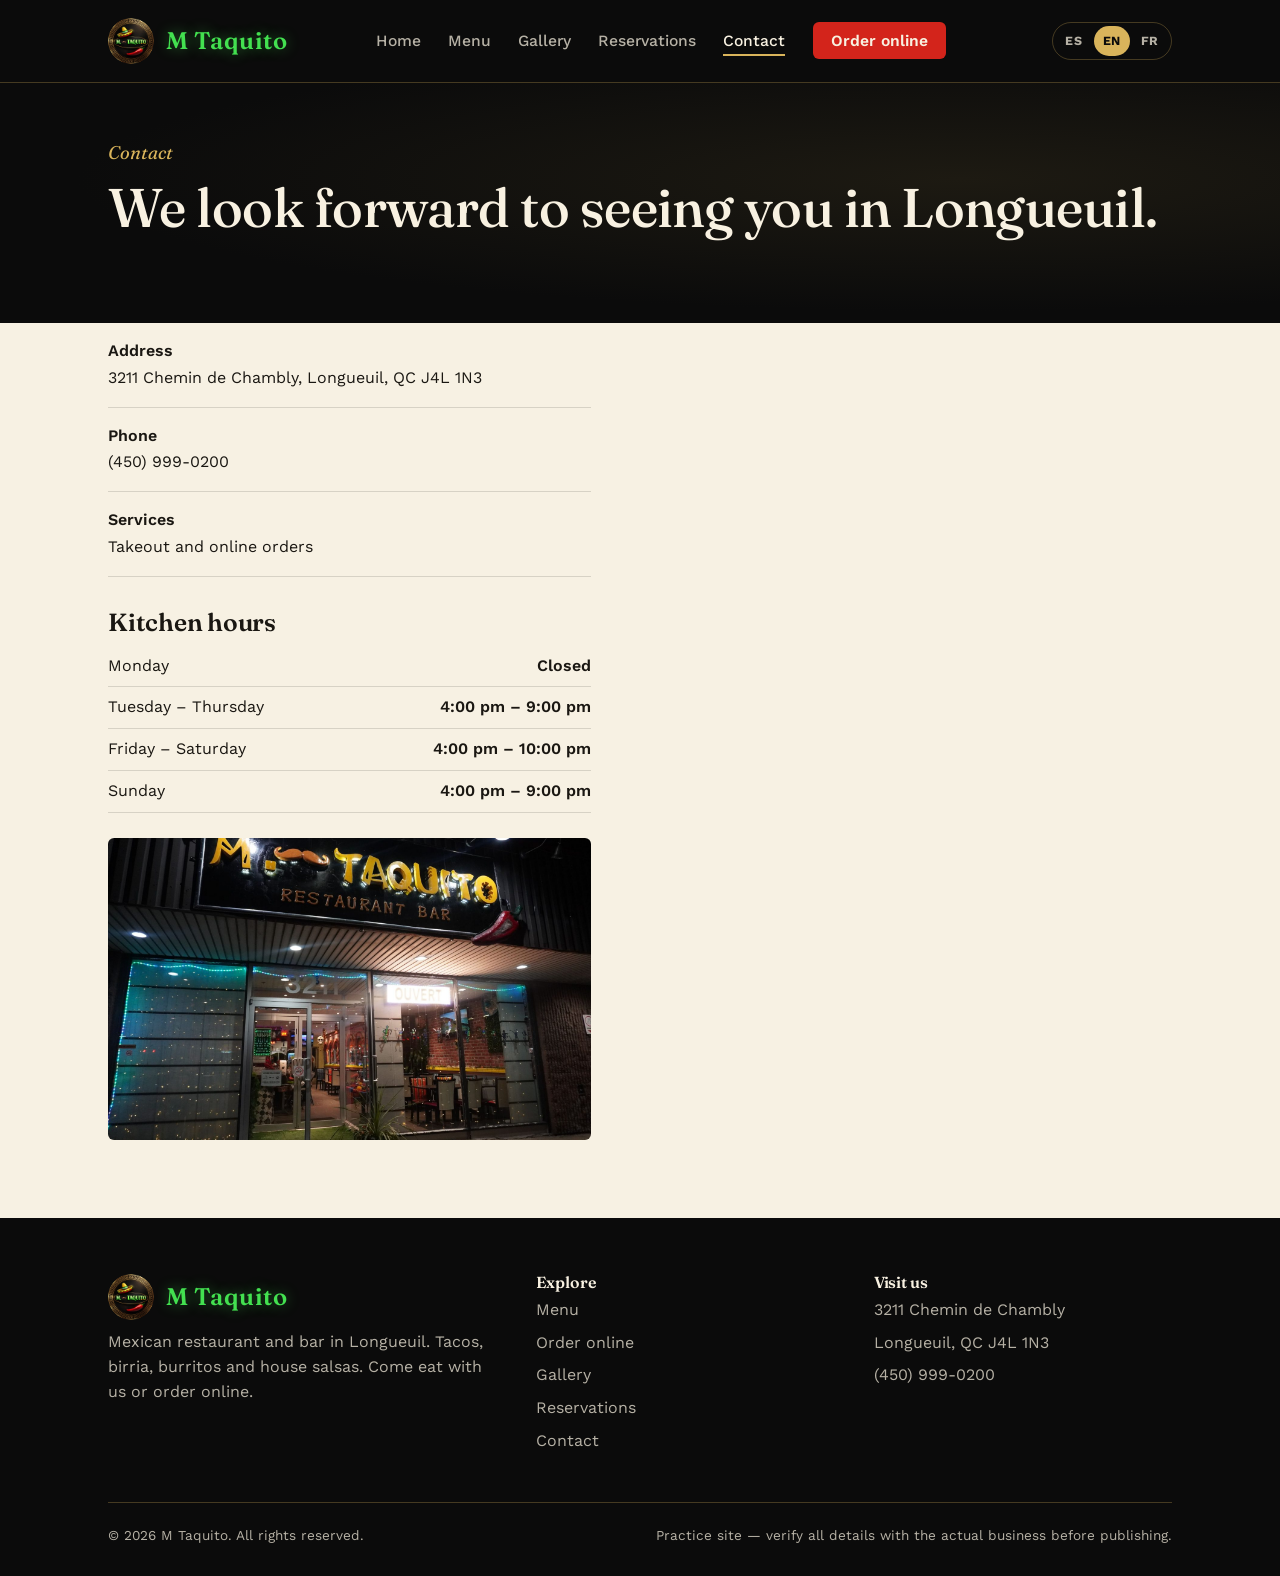
==== commit aff5d7d1: "Menú con 8 categorías y barra sticky, bebidas y postres, sitio en ES/EN/FR - Barra de categorías (st" ====
--- a/contacto.html
+++ b/contacto.html
@@ -15,6 +15,11 @@
 <header class="site-header">
   <nav class="nav">
     <a href="index.html" class="brand"><img src="images/logo.webp" alt="" width="46" height="46"><span>M Taquito</span></a>
+    <div class="lang-switch" role="group" aria-label="Idioma · Language · Langue" data-i18n-skip>
+      <button type="button" data-lang="es" lang="es" aria-label="Español" aria-pressed="true">ES</button>
+      <button type="button" data-lang="en" lang="en" aria-label="English" aria-pressed="false">EN</button>
+      <button type="button" data-lang="fr" lang="fr" aria-label="Français" aria-pressed="false">FR</button>
+    </div>
     <button class="nav-toggle" aria-label="Abrir menú de navegación" aria-expanded="false">
       <svg viewBox="0 0 24 24" fill="none" stroke="currentColor" stroke-width="2"><path d="M3 6h18M3 12h18M3 18h18"/></svg>
     </button>
@@ -107,6 +112,7 @@
   </div>
 </footer>
 
+<script src="i18n.js"></script>
 <script src="script.js"></script>
 </body>
 </html>
--- a/style.css
+++ b/style.css
@@ -156,6 +156,7 @@
 }
 
 .nav-links {
+  margin-left: auto;
   display: flex;
   gap: 2.1rem;
   list-style: none;
@@ -189,7 +190,7 @@
 }
 .nav-toggle svg { width: 26px; height: 26px; }
 
-@media (max-width: 760px) {
+@media (max-width: 1080px) {
   .nav-toggle { display: block; }
   .nav-links {
     position: absolute;
@@ -655,3 +656,166 @@
 }
 .photo-grid { margin-top: 8px; }
 .gallery-photo.is-sign img { object-position: center 12%; }
+
+/* Visor con información del platillo */
+.menu-item .photo, .menu-banner { cursor: zoom-in; }
+.menu-item .photo:focus-visible, .menu-banner:focus-visible { outline: 3px solid var(--magenta); outline-offset: 2px; }
+.lightbox-info { display: none; }
+.lightbox.has-info .lightbox-info {
+  display: block;
+  margin-top: 10px;
+  padding: 16px 20px 18px;
+  border-radius: var(--radius);
+  background: var(--bg-dark);
+  color: var(--text-light);
+  border: 1px solid var(--line-light);
+  max-width: min(94vw, 760px);
+}
+.lightbox-title { margin: 0 0 0.2em; font-size: 1.35rem; }
+.lightbox-desc { margin: 0; color: var(--text-muted-light); }
+.lightbox-desc:empty, .lightbox-price:empty { display: none; }
+.lightbox-price { display: inline-block; margin-top: 0.6em; font-family: var(--font-display); font-weight: 600; color: var(--marigold); }
+.lightbox.has-info img { max-height: 70vh; margin: 0 auto; }
+
+/* ==== Menú: navegación por categorías ==== */
+/* El encabezado del sitio se desplaza con la página; solo la barra de categorías queda fija.
+   overflow-x: clip evita el scroll horizontal sin romper position: sticky. */
+body[data-page="menu"] { overflow-x: clip; }
+body[data-page="menu"] .site-header { position: relative; }
+
+:root { --menubar-h: 64px; }
+
+.menu-nav {
+  position: sticky;
+  top: 0;
+  z-index: 30;
+  background: var(--bg-cream);
+  border-bottom: 1px solid var(--line);
+  box-shadow: 0 6px 14px -12px rgba(26, 23, 18, 0.45);
+}
+.menu-nav-list {
+  display: flex;
+  gap: 8px;
+  list-style: none;
+  margin: 0 auto;
+  padding: 10px 28px;
+  max-width: calc(var(--max-width) + 56px);
+  overflow-x: auto;
+  overscroll-behavior-x: contain;
+  scrollbar-width: none;
+  -webkit-overflow-scrolling: touch;
+}
+.menu-nav-list::-webkit-scrollbar { display: none; }
+.menu-nav-list li { flex: 0 0 auto; }
+.menu-nav-list li:first-child { margin-left: auto; }
+.menu-nav-list li:last-child { margin-right: auto; }
+
+.menu-nav-list a {
+  display: flex;
+  align-items: center;
+  min-height: 44px;
+  padding: 0 18px;
+  border: 1.5px solid var(--line);
+  border-radius: 999px;
+  font-weight: 600;
+  font-size: 0.95rem;
+  white-space: nowrap;
+  text-decoration: none;
+  color: var(--text-dark);
+  transition: background-color 0.15s ease, color 0.15s ease, border-color 0.15s ease;
+}
+.menu-nav-list a:hover { border-color: var(--marigold-dark); }
+.menu-nav-list a[aria-current="true"] {
+  background: var(--bg-dark);
+  color: var(--marigold);
+  border-color: var(--bg-dark);
+  box-shadow: 0 0 0 2px var(--marigold) inset;
+}
+
+@media (max-width: 860px) {
+  .menu-nav-list {
+    padding: 8px 18px;
+    -webkit-mask-image: linear-gradient(to right, transparent 0, #000 14px, #000 calc(100% - 28px), transparent 100%);
+            mask-image: linear-gradient(to right, transparent 0, #000 14px, #000 calc(100% - 28px), transparent 100%);
+  }
+  .menu-nav-list a { min-height: 40px; padding: 0 15px; font-size: 0.9rem; }
+}
+
+.menu-sections { padding-top: 36px; }
+.menu-category { padding: 0; scroll-margin-top: calc(var(--menubar-h) + 16px); }
+.menu-subtitle {
+  font-family: var(--font-body);
+  font-size: 0.82rem;
+  font-weight: 700;
+  letter-spacing: 0.08em;
+  text-transform: uppercase;
+  color: var(--text-muted);
+  margin: 0 0 0.4em;
+}
+.menu-pending {
+  margin: 0;
+  padding: 18px 22px;
+  border: 1.5px dashed var(--line);
+  border-radius: var(--radius);
+  color: var(--text-muted);
+}
+.menu-pending a { color: var(--magenta); font-weight: 600; }
+
+/* ==== Menú: bebidas y postres ==== */
+.menu-group { margin-bottom: 2.2em; }
+.menu-group:last-child { margin-bottom: 0; }
+.menu-group-title {
+  font-size: 1.3rem;
+  margin: 0 0 0.3em;
+  padding-left: 12px;
+  border-left: 4px solid var(--marigold);
+}
+.menu-item .price { margin-left: auto; }
+.price-variants { display: flex; gap: 6px 18px; flex-wrap: wrap; justify-content: flex-end; }
+.variant-label {
+  font-family: var(--font-body);
+  font-size: 0.72rem;
+  font-weight: 700;
+  letter-spacing: 0.06em;
+  text-transform: uppercase;
+  color: var(--text-muted);
+  margin-right: 2px;
+}
+.flavor-label { margin: 10px 0 6px; font-size: 0.85rem; font-weight: 600; color: var(--text-muted); }
+.flavor-list { list-style: none; margin: 0 0 4px; padding: 0; display: flex; flex-wrap: wrap; gap: 6px; }
+.flavor-list li {
+  font-size: 0.85rem;
+  padding: 3px 12px;
+  border: 1px solid var(--line);
+  border-radius: 999px;
+  background: rgba(217, 180, 91, 0.14);
+}
+
+/* ==== Selector de idioma ==== */
+.lang-switch { display: flex; gap: 2px; order: 3; margin-left: 18px; padding: 3px; border: 1px solid var(--line-light); border-radius: 999px; }
+.lang-switch button {
+  font: inherit; font-size: 0.78rem; font-weight: 700; letter-spacing: 0.04em;
+  min-width: 36px; min-height: 30px; padding: 0 8px;
+  border: none; border-radius: 999px; cursor: pointer;
+  background: transparent; color: var(--text-muted-light);
+  transition: background-color 0.15s ease, color 0.15s ease;
+}
+.lang-switch button:hover { color: var(--text-light); }
+.lang-switch button.is-active { background: var(--marigold); color: var(--bg-dark); }
+.lang-switch button:focus-visible { outline: 2px solid var(--marigold); outline-offset: 1px; }
+@media (max-width: 1080px) {
+  .lang-switch { order: 0; margin-left: auto; margin-right: 10px; }
+  .lang-switch button { min-width: 32px; padding: 0 6px; }
+}
+
+@media (max-width: 360px) {
+  .brand { font-size: 1.25rem; gap: 8px; }
+  .brand img { width: 34px; height: 34px; }
+  .lang-switch { margin-right: 6px; }
+  .lang-switch button { min-width: 28px; padding: 0 4px; font-size: 0.74rem; }
+  .nav-toggle { padding: 4px; }
+}
+
+.brand, .nav-links a, .nav-toggle { white-space: nowrap; }
+.brand { flex-shrink: 0; }
+@media (min-width: 1081px) { .nav-links { gap: 1.7rem; } }
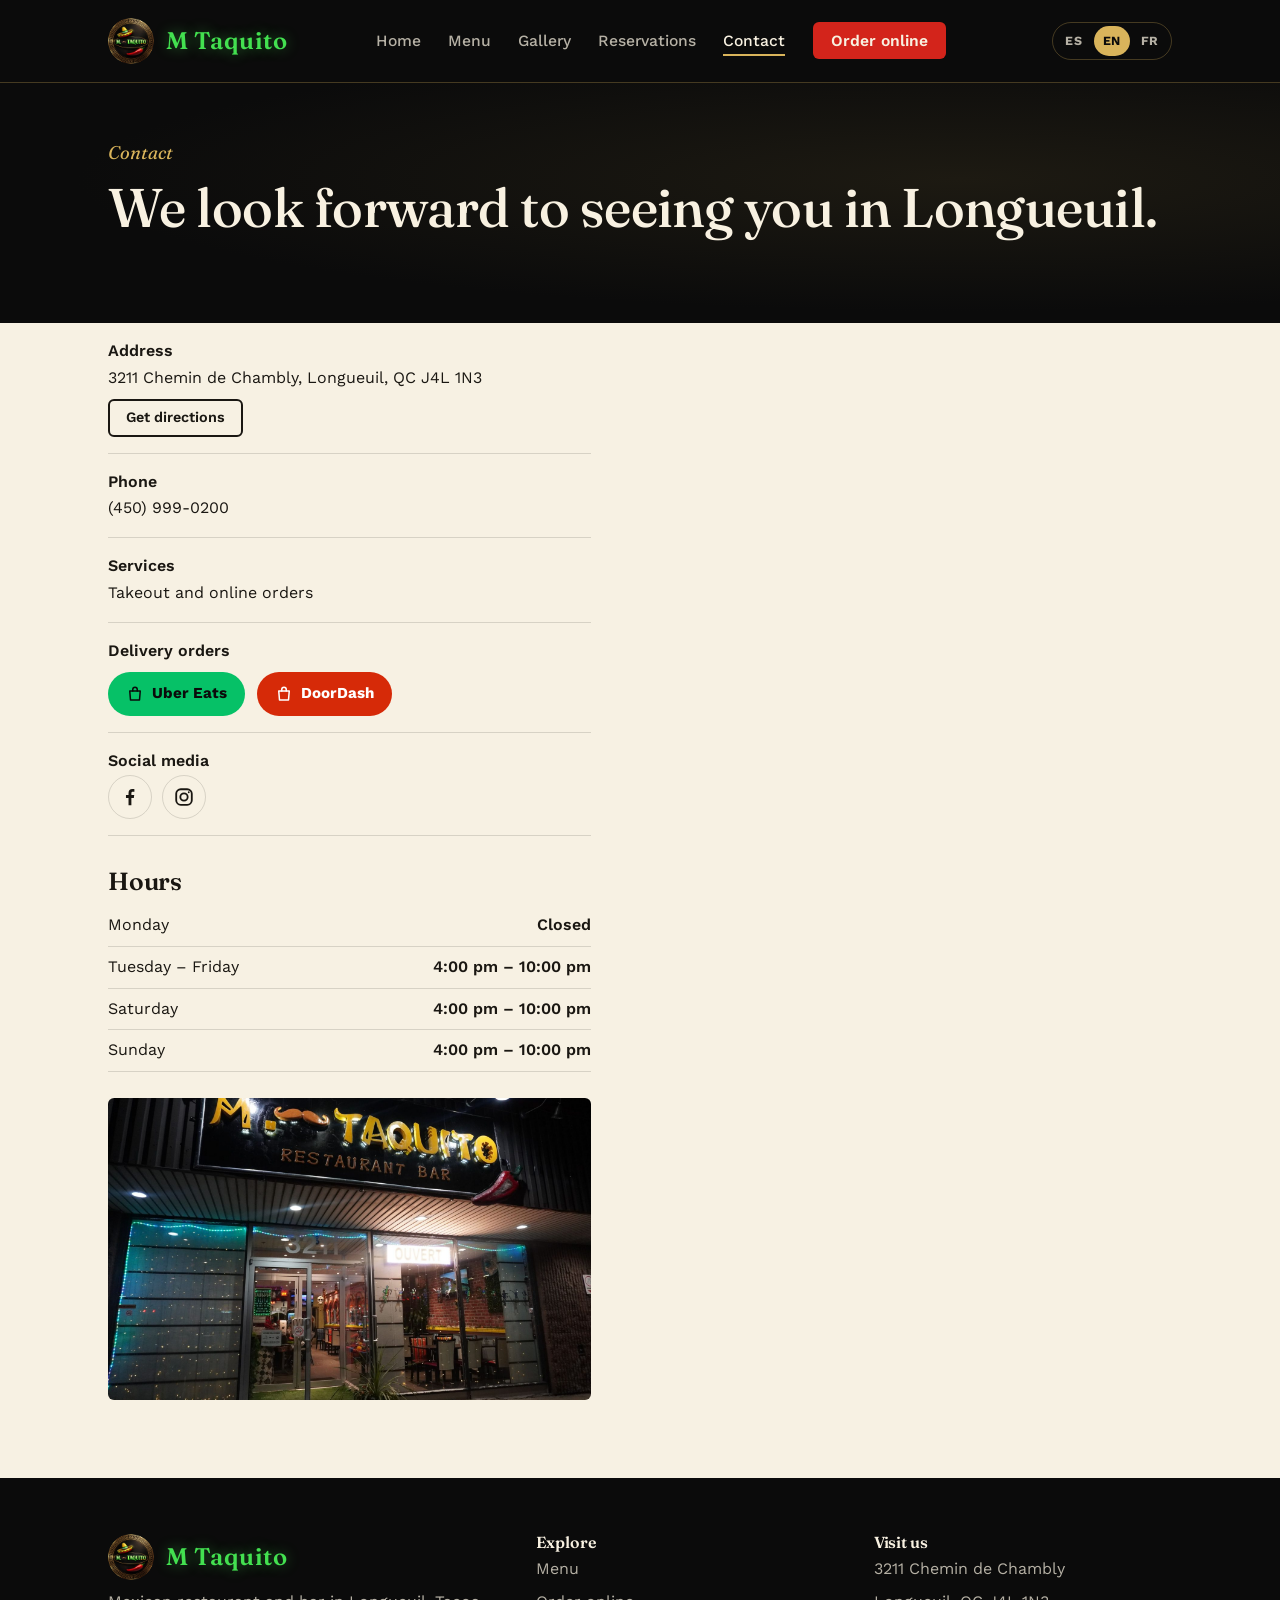
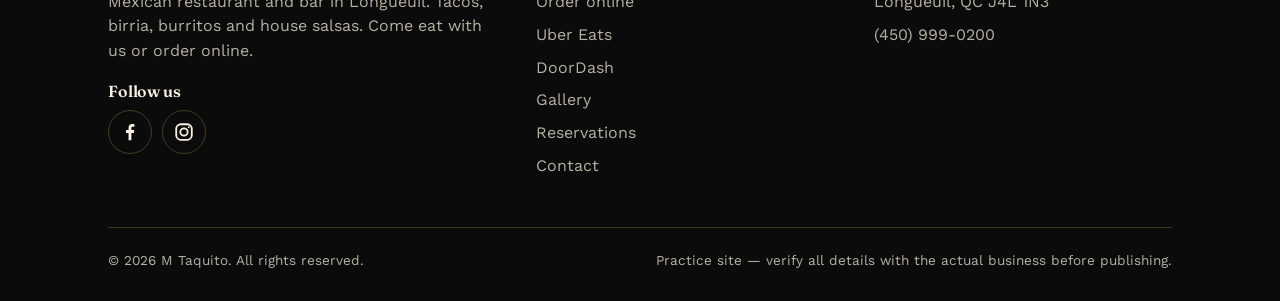
==== commit ac31c4d4: "Menú infantil, enlaces de pedidos a domicilio, redes, mapa, reservas y cierre del visor - Menú infan" ====
--- a/contacto.html
+++ b/contacto.html
@@ -48,6 +48,7 @@
         <li>
           <span class="label">Dirección</span>
           3211 Chemin de Chambly, Longueuil, QC J4L 1N3
+          <a class="btn btn-outline on-cream btn-small" href="https://www.google.com/maps/place/M.+Burrito/@45.5173214,-73.4540075,17z/data=!3m1!4b1!4m5!3m4!1s0x4cc904ed31fc236f:0xc91802e90796a042!8m2!3d45.5173214!4d-73.4518188?GOOGLE=" target="_blank" rel="noopener">Cómo llegar</a>
         </li>
         <li>
           <span class="label">Teléfono</span>
@@ -57,21 +58,29 @@
           <span class="label">Servicios</span>
           Para llevar y pedidos en línea
         </li>
+        <li>
+          <span class="label">Pedidos a domicilio</span>
+          <div class="delivery-links"><a class="btn-delivery uber" href="https://www.ubereats.com/ca/store/m-burrito/wYknEMagQe6lmWWSaEUbyg?uber=" target="_blank" rel="noopener" aria-label="Pedir en Uber Eats"><svg viewBox="0 0 24 24" width="18" height="18" fill="none" stroke="currentColor" stroke-width="2" stroke-linecap="round" stroke-linejoin="round" aria-hidden="true"><path d="M5 8h14l-1 12H6L5 8z"/><path d="M9 8V6a3 3 0 0 1 6 0v2"/></svg>Uber Eats</a><a class="btn-delivery doordash" href="https://www.doordash.com/en-CA/store/m-burrito-express-longueuil-844387/1203607/?doordash=" target="_blank" rel="noopener" aria-label="Pedir en DoorDash"><svg viewBox="0 0 24 24" width="18" height="18" fill="none" stroke="currentColor" stroke-width="2" stroke-linecap="round" stroke-linejoin="round" aria-hidden="true"><path d="M5 8h14l-1 12H6L5 8z"/><path d="M9 8V6a3 3 0 0 1 6 0v2"/></svg>DoorDash</a></div>
+        </li>
+        <li>
+          <span class="label">Redes sociales</span>
+          <div class="social-links on-light"><a href="https://www.facebook.com/profile.php?id=61593285874641" target="_blank" rel="noopener" aria-label="Facebook de M Taquito"><svg viewBox="0 0 24 24" width="22" height="22" fill="currentColor" aria-hidden="true"><path d="M13.5 21v-8h2.7l.4-3.2h-3.1V7.9c0-.9.3-1.5 1.6-1.5h1.7V3.5c-.3 0-1.3-.1-2.4-.1-2.4 0-4 1.5-4 4.1v2.3H7.6V13h2.8v8h3.1z"/></svg></a><a href="https://www.instagram.com/mtaquitolongueuil/" target="_blank" rel="noopener" aria-label="Instagram de M Taquito"><svg viewBox="0 0 24 24" width="22" height="22" fill="none" stroke="currentColor" stroke-width="2" aria-hidden="true"><rect x="3.5" y="3.5" width="17" height="17" rx="5"/><circle cx="12" cy="12" r="4"/><circle cx="17.2" cy="6.8" r="1" fill="currentColor" stroke="none"/></svg></a></div>
+        </li>
       </ul>
 
-      <h3>Horario de cocina</h3>
+      <h3>Horario</h3>
       <table class="hours-table">
         <tr><td>Lunes</td><td>Cerrado</td></tr>
-        <tr><td>Martes – Jueves</td><td>16:00 – 21:00</td></tr>
-        <tr><td>Viernes – Sábado</td><td>16:00 – 22:00</td></tr>
-        <tr><td>Domingo</td><td>16:00 – 21:00</td></tr>
+        <tr><td>Martes – Viernes</td><td>16:00 – 22:00</td></tr>
+        <tr><td>Sábado</td><td>16:00 – 22:00</td></tr>
+        <tr><td>Domingo</td><td>16:00 – 22:00</td></tr>
       </table>
       <img class="contact-photo" src="images/fotos/fachada-noche.jpg" alt="Fachada de M Taquito Restaurant Bar de noche" loading="lazy">
     </div>
 
     <iframe
       class="map-frame"
-      src="https://www.google.com/maps?q=3211+Chemin+de+Chambly,+Longueuil,+QC+J4L+1N3&output=embed"
+      src="https://www.google.com/maps?q=45.5173214,-73.4518188&output=embed"
       loading="lazy"
       referrerpolicy="no-referrer-when-downgrade"
       title="Mapa de ubicación de M Taquito">
@@ -85,12 +94,16 @@
       <div>
         <a href="index.html" class="brand"><img src="images/logo.webp" alt="" width="46" height="46"><span>M Taquito</span></a>
         <p>Restaurante y bar mexicano en Longueuil. Tacos, birria, burritos y salsas de la casa. Ven a comer o pide en línea.</p>
+        <h4 class="footer-social-title">Síguenos</h4>
+        <div class="social-links"><a href="https://www.facebook.com/profile.php?id=61593285874641" target="_blank" rel="noopener" aria-label="Facebook de M Taquito"><svg viewBox="0 0 24 24" width="22" height="22" fill="currentColor" aria-hidden="true"><path d="M13.5 21v-8h2.7l.4-3.2h-3.1V7.9c0-.9.3-1.5 1.6-1.5h1.7V3.5c-.3 0-1.3-.1-2.4-.1-2.4 0-4 1.5-4 4.1v2.3H7.6V13h2.8v8h3.1z"/></svg></a><a href="https://www.instagram.com/mtaquitolongueuil/" target="_blank" rel="noopener" aria-label="Instagram de M Taquito"><svg viewBox="0 0 24 24" width="22" height="22" fill="none" stroke="currentColor" stroke-width="2" aria-hidden="true"><rect x="3.5" y="3.5" width="17" height="17" rx="5"/><circle cx="12" cy="12" r="4"/><circle cx="17.2" cy="6.8" r="1" fill="currentColor" stroke="none"/></svg></a></div>
       </div>
       <div>
         <h4>Explora</h4>
         <ul>
           <li><a href="menu.html">Menú</a></li>
           <li><a href="https://www.foodbooking.com/ordering/restaurant/menu?company_uid=4ec5ebd3-07cd-4d14-a162-219042d5eb4e&restaurant_uid=96e847cf-0042-40ef-91f3-e63ae6803445&facebook=true" target="_blank" rel="noopener">Pedir en línea</a></li>
+          <li><a href="https://www.ubereats.com/ca/store/m-burrito/wYknEMagQe6lmWWSaEUbyg?uber=" target="_blank" rel="noopener">Uber Eats</a></li>
+          <li><a href="https://www.doordash.com/en-CA/store/m-burrito-express-longueuil-844387/1203607/?doordash=" target="_blank" rel="noopener">DoorDash</a></li>
           <li><a href="galeria.html">Galería</a></li>
           <li><a href="reservas.html">Reservas</a></li>
           <li><a href="contacto.html">Contacto</a></li>
--- a/style.css
+++ b/style.css
@@ -819,3 +819,38 @@
 .brand, .nav-links a, .nav-toggle { white-space: nowrap; }
 .brand { flex-shrink: 0; }
 @media (min-width: 1081px) { .nav-links { gap: 1.7rem; } }
+
+/* ==== Pedidos a domicilio, redes y reservas ==== */
+.delivery-links { display: flex; flex-wrap: wrap; align-items: center; justify-content: center; gap: 10px 12px; margin-top: 1.6em; }
+.contact-list .delivery-links { justify-content: flex-start; margin-top: 0.5em; }
+.delivery-label { width: 100%; text-align: center; font-size: 0.9rem; color: var(--text-muted-light); }
+.btn-delivery {
+  display: inline-flex; align-items: center; gap: 8px;
+  min-height: 44px; padding: 0 18px;
+  border-radius: 999px; font-weight: 700; font-size: 0.95rem; text-decoration: none;
+  transition: transform 0.15s ease, filter 0.15s ease;
+}
+.btn-delivery:hover { transform: translateY(-2px); filter: brightness(1.08); }
+.btn-delivery.uber { background: #06C167; color: #0B0B0B; }
+.btn-delivery.doordash { background: #D62A08; color: #fff; }
+
+.social-links { display: flex; gap: 10px; }
+.social-links a {
+  display: inline-flex; align-items: center; justify-content: center;
+  width: 44px; height: 44px; border-radius: 50%;
+  border: 1.5px solid var(--line-light); color: var(--text-light);
+  transition: background-color 0.15s ease, color 0.15s ease, border-color 0.15s ease;
+}
+.social-links a:hover { background: var(--marigold); border-color: var(--marigold); color: var(--bg-dark); }
+.social-links.on-light a { border-color: var(--line); color: var(--text-dark); }
+.social-links.on-light a:hover { background: var(--bg-dark); border-color: var(--bg-dark); color: var(--marigold); }
+.footer-social-title { margin: 1.2em 0 0.6em; }
+
+.plain-link { color: inherit; text-decoration: underline; text-decoration-style: dotted; text-underline-offset: 3px; }
+.plain-link:hover { color: var(--magenta); }
+.btn-small { min-height: 38px; padding: 0 16px; font-size: 0.9rem; margin-top: 8px; }
+
+.reserva-card { text-align: center; padding: 40px 28px; border: 1.5px solid var(--line); border-radius: var(--radius); background: #fff; }
+.reserva-card h2 { margin-bottom: 0.3em; }
+.reserva-note { margin: 1em 0 0; font-size: 0.9rem; }
+.contact-list .btn-small { display: flex; width: fit-content; }
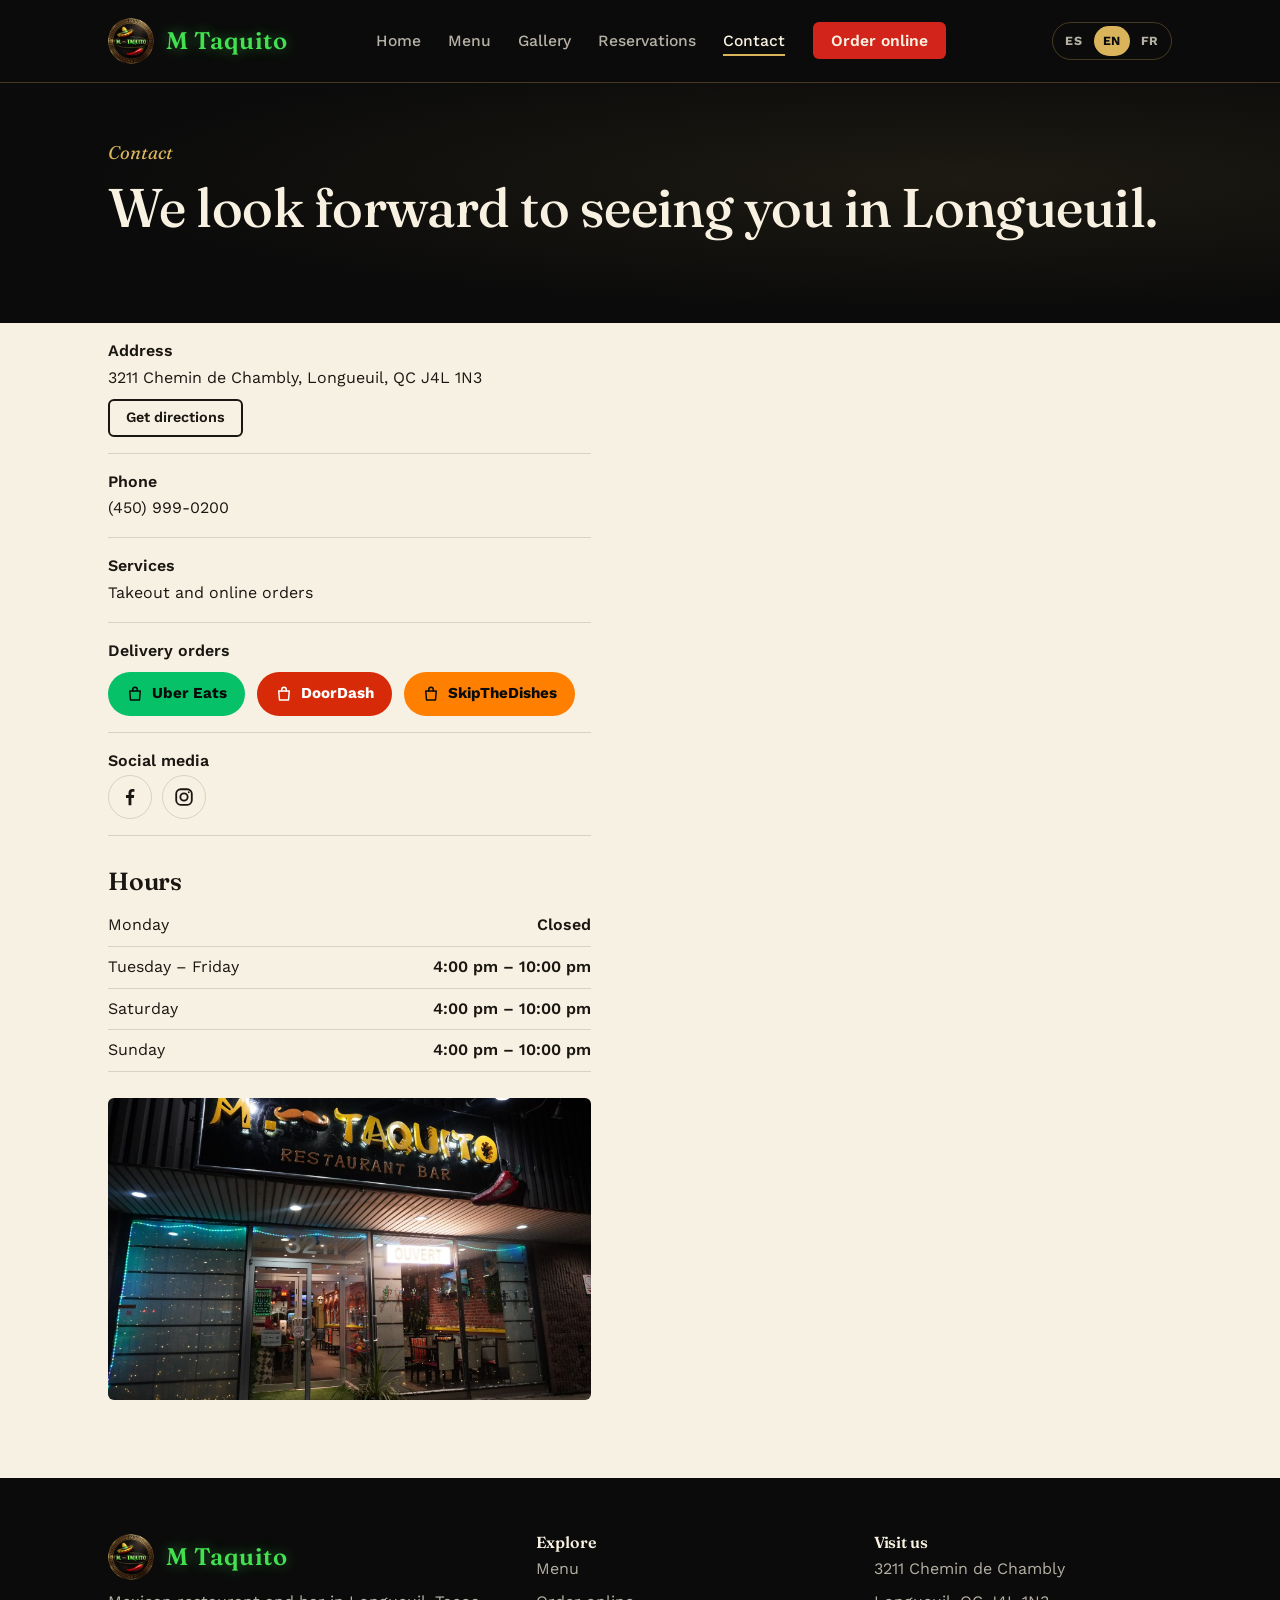
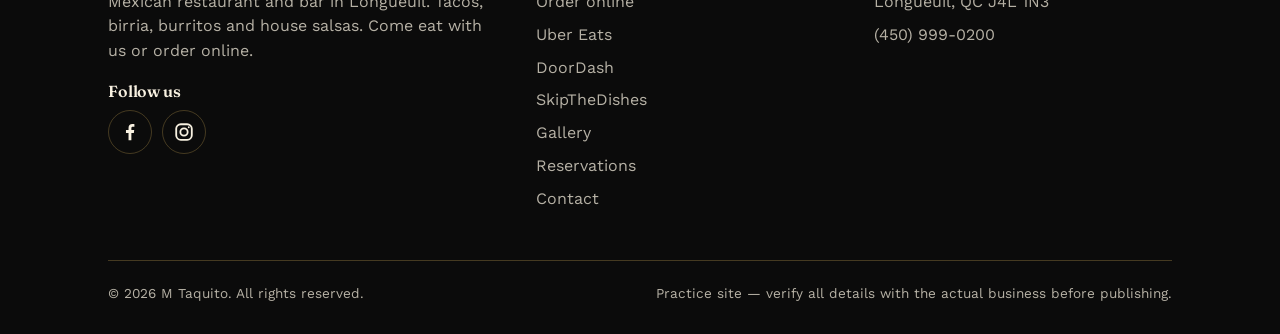
==== commit bad0fe9d: "Añadir SkipTheDishes a los enlaces de pedidos a domicilio Co-Authored-By: Claude Sonnet 5.5 <noreply" ====
--- a/contacto.html
+++ b/contacto.html
@@ -60,7 +60,7 @@
         </li>
         <li>
           <span class="label">Pedidos a domicilio</span>
-          <div class="delivery-links"><a class="btn-delivery uber" href="https://www.ubereats.com/ca/store/m-burrito/wYknEMagQe6lmWWSaEUbyg?uber=" target="_blank" rel="noopener" aria-label="Pedir en Uber Eats"><svg viewBox="0 0 24 24" width="18" height="18" fill="none" stroke="currentColor" stroke-width="2" stroke-linecap="round" stroke-linejoin="round" aria-hidden="true"><path d="M5 8h14l-1 12H6L5 8z"/><path d="M9 8V6a3 3 0 0 1 6 0v2"/></svg>Uber Eats</a><a class="btn-delivery doordash" href="https://www.doordash.com/en-CA/store/m-burrito-express-longueuil-844387/1203607/?doordash=" target="_blank" rel="noopener" aria-label="Pedir en DoorDash"><svg viewBox="0 0 24 24" width="18" height="18" fill="none" stroke="currentColor" stroke-width="2" stroke-linecap="round" stroke-linejoin="round" aria-hidden="true"><path d="M5 8h14l-1 12H6L5 8z"/><path d="M9 8V6a3 3 0 0 1 6 0v2"/></svg>DoorDash</a></div>
+          <div class="delivery-links"><a class="btn-delivery uber" href="https://www.ubereats.com/ca/store/m-burrito/wYknEMagQe6lmWWSaEUbyg?uber=" target="_blank" rel="noopener" aria-label="Pedir en Uber Eats"><svg viewBox="0 0 24 24" width="18" height="18" fill="none" stroke="currentColor" stroke-width="2" stroke-linecap="round" stroke-linejoin="round" aria-hidden="true"><path d="M5 8h14l-1 12H6L5 8z"/><path d="M9 8V6a3 3 0 0 1 6 0v2"/></svg>Uber Eats</a><a class="btn-delivery doordash" href="https://www.doordash.com/en-CA/store/m-burrito-express-longueuil-844387/1203607/?doordash=" target="_blank" rel="noopener" aria-label="Pedir en DoorDash"><svg viewBox="0 0 24 24" width="18" height="18" fill="none" stroke="currentColor" stroke-width="2" stroke-linecap="round" stroke-linejoin="round" aria-hidden="true"><path d="M5 8h14l-1 12H6L5 8z"/><path d="M9 8V6a3 3 0 0 1 6 0v2"/></svg>DoorDash</a><a class="btn-delivery skip" href="https://www.skipthedishes.com/m-burrito-restaurant-and-bar" target="_blank" rel="noopener" aria-label="Pedir en SkipTheDishes"><svg viewBox="0 0 24 24" width="18" height="18" fill="none" stroke="currentColor" stroke-width="2" stroke-linecap="round" stroke-linejoin="round" aria-hidden="true"><path d="M5 8h14l-1 12H6L5 8z"/><path d="M9 8V6a3 3 0 0 1 6 0v2"/></svg>SkipTheDishes</a></div>
         </li>
         <li>
           <span class="label">Redes sociales</span>
@@ -104,6 +104,7 @@
           <li><a href="https://www.foodbooking.com/ordering/restaurant/menu?company_uid=4ec5ebd3-07cd-4d14-a162-219042d5eb4e&restaurant_uid=96e847cf-0042-40ef-91f3-e63ae6803445&facebook=true" target="_blank" rel="noopener">Pedir en línea</a></li>
           <li><a href="https://www.ubereats.com/ca/store/m-burrito/wYknEMagQe6lmWWSaEUbyg?uber=" target="_blank" rel="noopener">Uber Eats</a></li>
           <li><a href="https://www.doordash.com/en-CA/store/m-burrito-express-longueuil-844387/1203607/?doordash=" target="_blank" rel="noopener">DoorDash</a></li>
+          <li><a href="https://www.skipthedishes.com/m-burrito-restaurant-and-bar" target="_blank" rel="noopener">SkipTheDishes</a></li>
           <li><a href="galeria.html">Galería</a></li>
           <li><a href="reservas.html">Reservas</a></li>
           <li><a href="contacto.html">Contacto</a></li>
--- a/style.css
+++ b/style.css
@@ -854,3 +854,4 @@
 .reserva-card h2 { margin-bottom: 0.3em; }
 .reserva-note { margin: 1em 0 0; font-size: 0.9rem; }
 .contact-list .btn-small { display: flex; width: fit-content; }
+.btn-delivery.skip { background: #FF8000; color: #0B0B0B; }
